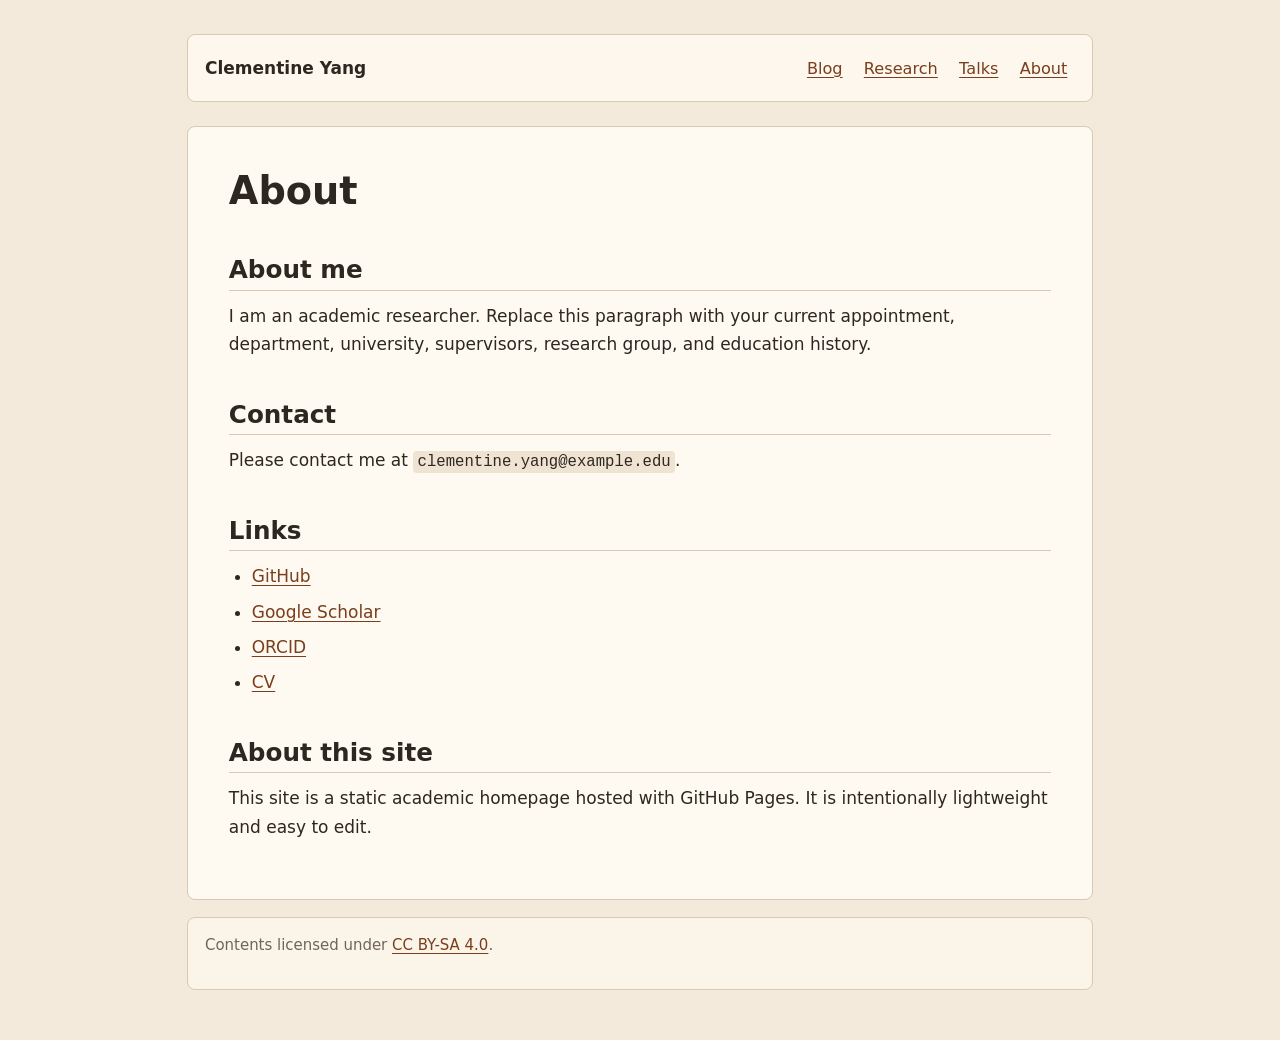
==== about/index.html @ d1121d4f "Prototype beige academic website" ====
<!doctype html>
<html lang="en">
  <head>
    <meta charset="utf-8">
    <meta name="viewport" content="width=device-width, initial-scale=1">
    <meta name="description" content="About Clementine Yang.">
    <title>About - Clementine Yang</title>
    <link rel="icon" href="/favicon.svg" type="image/svg+xml">
    <link rel="stylesheet" href="/styles.css">
  </head>
  <body>
    <header class="site-header">
      <a class="site-title" href="/">Clementine Yang</a>
      <nav aria-label="Primary navigation">
        <a href="/blog/">Blog</a>
        <a href="/research/">Research</a>
        <a href="/talks/">Talks</a>
        <a href="/about/">About</a>
      </nav>
    </header>

    <main>
      <h1>About</h1>

      <h2>About me</h2>
      <p>
        I am an academic researcher. Replace this paragraph with your current
        appointment, department, university, supervisors, research group, and
        education history.
      </p>

      <h2>Contact</h2>
      <p>
        Please contact me at <code>clementine.yang@example.edu</code>.
      </p>

      <h2>Links</h2>
      <ul>
        <li><a href="https://github.com/ClementineY">GitHub</a></li>
        <li><a href="#">Google Scholar</a></li>
        <li><a href="#">ORCID</a></li>
        <li><a href="#">CV</a></li>
      </ul>

      <h2>About this site</h2>
      <p>
        This site is a static academic homepage hosted with GitHub Pages. It is
        intentionally lightweight and easy to edit.
      </p>
    </main>

    <footer>
      <p>Contents licensed under <a href="https://creativecommons.org/licenses/by-sa/4.0/">CC BY-SA 4.0</a>.</p>
    </footer>
  </body>
</html>
---- styles.css ----
:root {
  color-scheme: light;
  --bg: #f3eadc;
  --panel: #fffaf1;
  --text: #2d2721;
  --muted: #706457;
  --link: #7a3e1d;
  --visited: #5d3555;
  --border: #d9c8b4;
  --accent: #a45a2a;
  --code-bg: #efe3d2;
  --max-width: 940px;
}

* {
  box-sizing: border-box;
}

html {
  font-size: 17px;
}

body {
  max-width: var(--max-width);
  margin: 0 auto;
  padding: 2rem 1rem 3rem;
  background: var(--bg);
  color: var(--text);
  font-family:
    Inter, ui-sans-serif, system-ui, -apple-system, BlinkMacSystemFont, "Segoe UI",
    sans-serif;
  line-height: 1.68;
}

a {
  color: var(--link);
  text-decoration-thickness: 0.08em;
  text-underline-offset: 0.18em;
}

a:visited {
  color: var(--visited);
}

a:hover {
  text-decoration-thickness: 0.12em;
}

.site-header {
  display: flex;
  align-items: baseline;
  justify-content: space-between;
  gap: 1rem;
  margin-bottom: 1.4rem;
  border: 1px solid var(--border);
  border-radius: 8px;
  background: rgba(255, 250, 241, 0.82);
  padding: 0.9rem 1rem;
}

.site-title {
  color: var(--text);
  font-weight: 700;
  text-decoration: none;
}

.site-title:visited {
  color: var(--text);
}

nav {
  display: flex;
  flex-wrap: wrap;
  gap: 0.35rem;
  font-size: 0.95rem;
}

nav a {
  border-radius: 8px;
  padding: 0.25rem 0.45rem;
}

nav a:hover {
  background: var(--code-bg);
}

h1,
h2,
h3 {
  margin: 0 0 0.65rem;
  line-height: 1.22;
}

h1 {
  font-size: 2.25rem;
}

h2 {
  margin-top: 2.4rem;
  padding-bottom: 0.25rem;
  border-bottom: 1px solid var(--border);
  font-size: 1.45rem;
}

h3 {
  margin-top: 1.4rem;
  font-size: 1.05rem;
}

p,
ul,
ol {
  margin-top: 0;
}

ul,
ol {
  padding-left: 1.35rem;
}

li + li {
  margin-top: 0.4rem;
}

footer {
  margin-top: 1rem;
  border: 1px solid var(--border);
  border-radius: 8px;
  background: rgba(255, 250, 241, 0.68);
  padding: 0.9rem 1rem;
  color: var(--muted);
  font-size: 0.88rem;
}

code {
  border-radius: 4px;
  background: var(--code-bg);
  padding: 0.12rem 0.25rem;
  font-family: ui-monospace, SFMono-Regular, Menlo, Consolas, monospace;
  font-size: 0.92em;
}

.home {
  display: grid;
  min-height: 54vh;
  grid-template-columns: minmax(0, 1fr) 260px;
  gap: 2rem;
  align-items: start;
}

main {
  border: 1px solid var(--border);
  border-radius: 8px;
  background: var(--panel);
  padding: 2.4rem;
}

.home h2 {
  margin-top: 0;
  font-size: 1.05rem;
}

.home-aside {
  border-left: 3px solid var(--accent);
  color: var(--muted);
  padding-left: 1.1rem;
}

.name-note {
  margin-bottom: 1rem;
  color: var(--muted);
  font-size: 1.25rem;
}

.lede {
  max-width: 620px;
  font-size: 1.08rem;
}

.home-links {
  display: flex;
  flex-wrap: wrap;
  gap: 0.7rem 1.1rem;
  margin: 2rem 0 0;
  padding: 0;
  list-style: none;
}

.home-links li + li {
  margin-top: 0;
}

.meta {
  color: var(--muted);
  font-size: 0.93rem;
}

.publication-list {
  padding-left: 1.15rem;
}

.publication-list li {
  margin-bottom: 1rem;
}

.paper-links {
  white-space: nowrap;
}

.notice {
  border-left: 3px solid var(--accent);
  color: var(--muted);
  padding-left: 1rem;
}

@media (max-width: 620px) {
  body {
    padding-top: 1.2rem;
  }

  .site-header {
    display: block;
    margin-bottom: 1rem;
  }

  nav {
    margin-top: 0.65rem;
  }

  h1 {
    font-size: 1.95rem;
  }

  main {
    padding: 1.35rem;
  }

  .home {
    grid-template-columns: 1fr;
    gap: 1.8rem;
  }
}
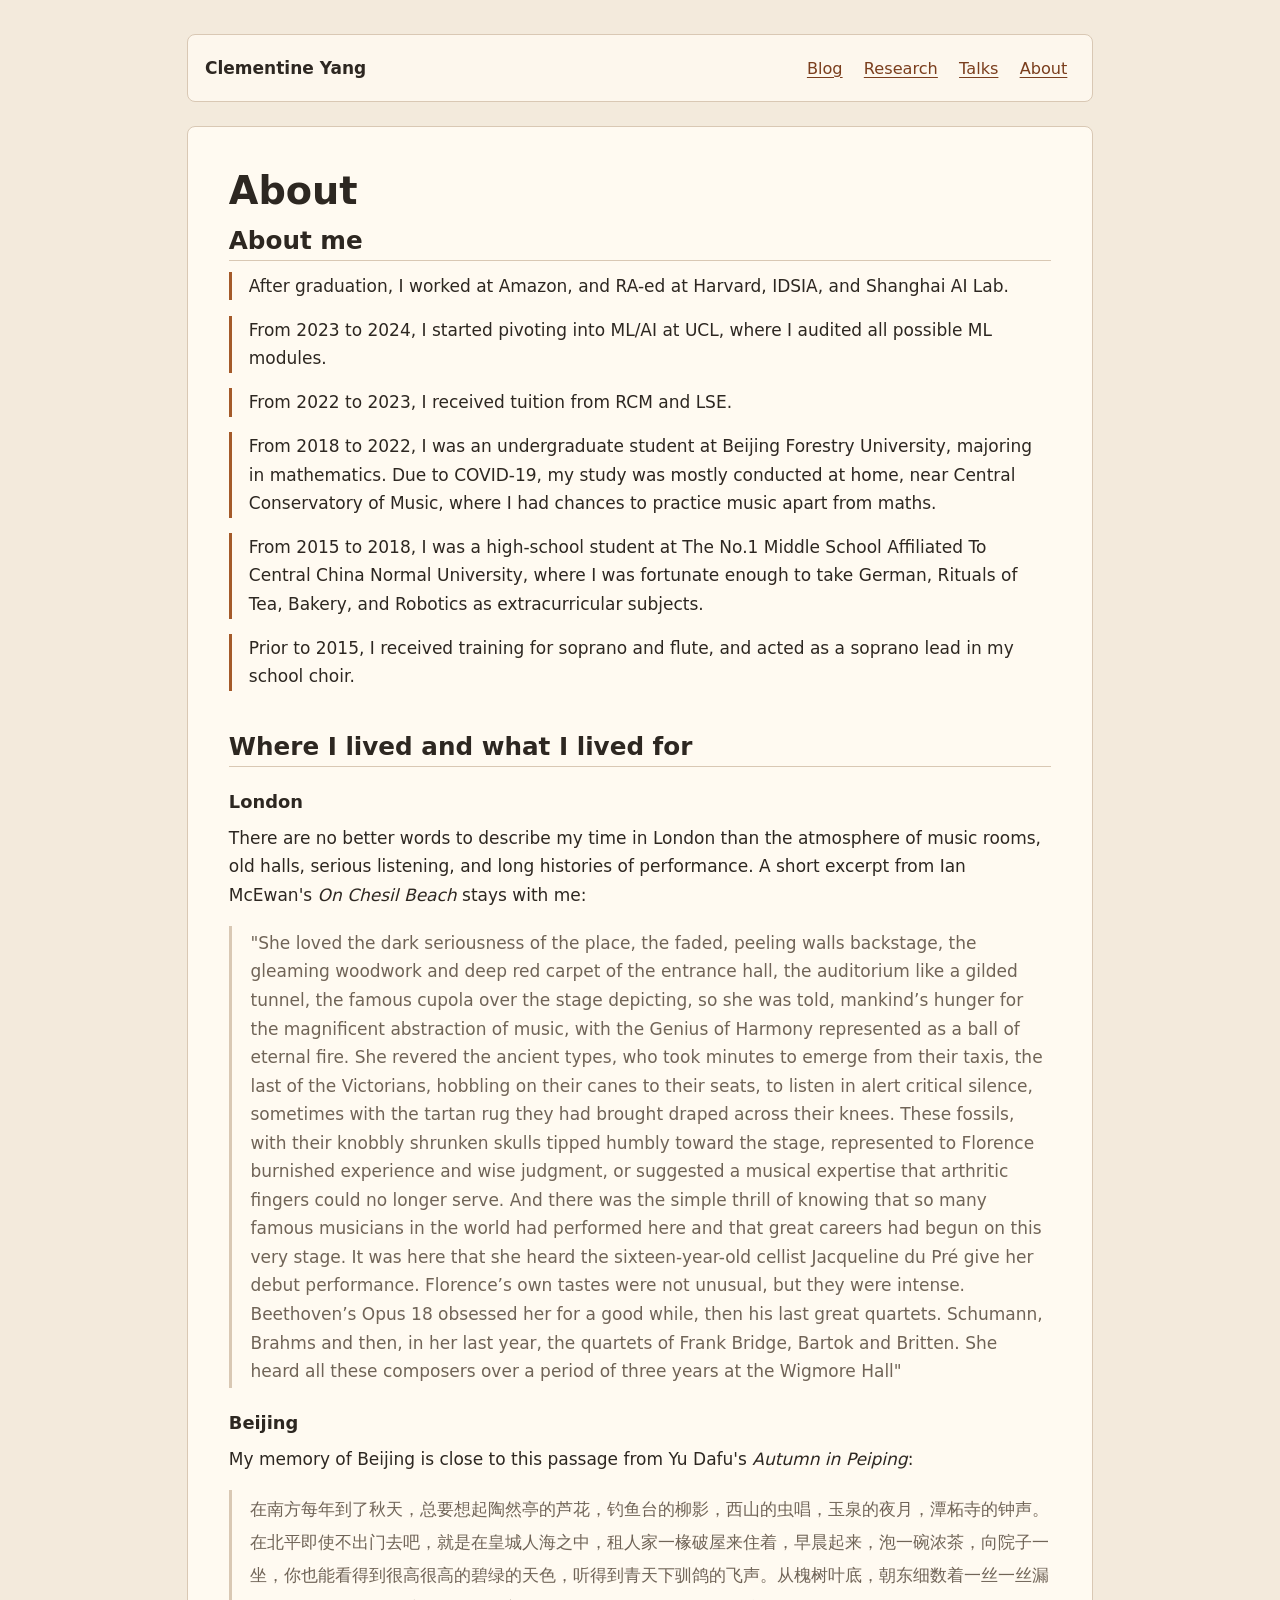
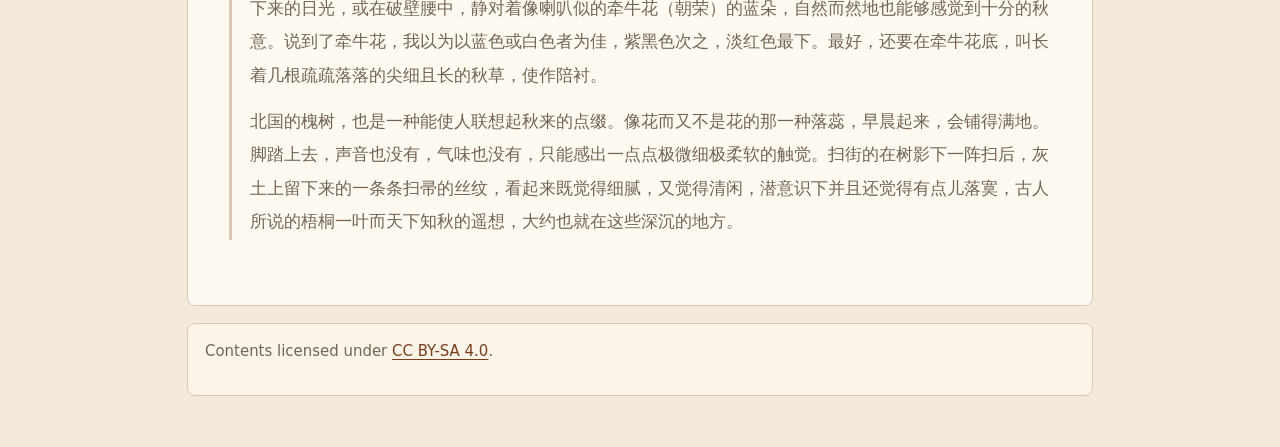
==== commit a0e8ed47: "Update academic website content" ====
--- a/about/index.html
+++ b/about/index.html
@@ -22,31 +22,96 @@
     <main>
       <h1>About</h1>
 
-      <h2>About me</h2>
-      <p>
-        I am an academic researcher. Replace this paragraph with your current
-        appointment, department, university, supervisors, research group, and
-        education history.
-      </p>
+      <section class="about-section" aria-labelledby="about-me">
+        <h2 id="about-me">About me</h2>
+        <div class="timeline">
+          <p>
+            After graduation, I worked at Amazon, and RA-ed at
+            Harvard, IDSIA, and Shanghai AI Lab.
+          </p>
+          <p>
+            From 2023 to 2024, I started pivoting into ML/AI at UCL,
+            where I audited all possible ML modules.
+          </p>
+          <p>
+            From 2022 to 2023, I received tuition from RCM and LSE.
+          </p>
+          <p>
+            From 2018 to 2022, I was an undergraduate student at Beijing
+            Forestry University, majoring in mathematics. Due to COVID-19, my
+            study was mostly conducted at home, near Central Conservatory of
+            Music, where I had chances to practice music apart from maths.
+          </p>
+          <p>
+            From 2015 to 2018, I was a high-school student at The No.1 Middle
+            School Affiliated To Central China Normal University, where I was
+            fortunate enough to take German, Rituals of Tea, Bakery, and
+            Robotics as extracurricular subjects.
+          </p>
+          <p>
+            Prior to 2015, I received training for soprano and flute, and
+            acted as a soprano lead in my school choir.
+          </p>
+        </div>
+      </section>
 
-      <h2>Contact</h2>
-      <p>
-        Please contact me at <code>clementine.yang@example.edu</code>.
-      </p>
+      <section class="about-section" aria-labelledby="lived-for">
+        <h2 id="lived-for">Where I lived and what I lived for</h2>
 
-      <h2>Links</h2>
-      <ul>
-        <li><a href="https://github.com/ClementineY">GitHub</a></li>
-        <li><a href="#">Google Scholar</a></li>
-        <li><a href="#">ORCID</a></li>
-        <li><a href="#">CV</a></li>
-      </ul>
+        <h3>London</h3>
+        <p>
+          There are no better words to describe my time in London than the
+          atmosphere of music rooms, old halls, serious listening, and long
+          histories of performance. A short excerpt from Ian McEwan's
+          <em>On Chesil Beach</em> stays with me:
+        </p>
+        <blockquote class="literary-quote">
+          <p>
+            "She loved the dark
+seriousness of the place, the faded, peeling walls
+backstage, the gleaming woodwork and deep red
+carpet of the entrance hall, the auditorium like a
+gilded tunnel, the famous cupola over the stage
+depicting, so she was told, mankind’s hunger for
+the magnificent abstraction of music, with the
+Genius of Harmony represented as a ball of eternal fire. She revered the ancient types, who took
+minutes to emerge from their taxis, the last of the
+Victorians, hobbling on their canes to their seats,
+to listen in alert critical silence, sometimes with
+the tartan rug they had brought draped across
+their knees. These fossils, with their knobbly
+shrunken skulls tipped humbly toward the stage,
+represented to Florence burnished experience and
+wise judgment, or suggested a musical expertise
+that arthritic fingers could no longer serve. And
+there was the simple thrill of knowing that so
+many famous musicians in the world had performed here and that great careers had begun on
+this very stage. It was here that she heard the
+sixteen-year-old cellist Jacqueline du Pré give her
+debut performance. Florence’s own tastes were
+not unusual, but they were intense. Beethoven’s
+Opus 18 obsessed her for a good while, then his
+last great quartets. Schumann, Brahms and then,
+in her last year, the quartets of Frank Bridge, Bartok and Britten. She heard all these composers
+over a period of three years at the Wigmore Hall"
+          </p>
+        </blockquote>
 
-      <h2>About this site</h2>
-      <p>
-        This site is a static academic homepage hosted with GitHub Pages. It is
-        intentionally lightweight and easy to edit.
-      </p>
+
+        <h3>Beijing</h3>
+        <p>
+          My memory of Beijing is close to this passage from Yu Dafu's
+          <em>Autumn in Peiping</em>:
+        </p>
+        <blockquote class="literary-quote cjk" lang="zh-Hans">
+          <p>
+            在南方每年到了秋天，总要想起陶然亭的芦花，钓鱼台的柳影，西山的虫唱，玉泉的夜月，潭柘寺的钟声。在北平即使不出门去吧，就是在皇城人海之中，租人家一椽破屋来住着，早晨起来，泡一碗浓茶，向院子一坐，你也能看得到很高很高的碧绿的天色，听得到青天下驯鸽的飞声。从槐树叶底，朝东细数着一丝一丝漏下来的日光，或在破壁腰中，静对着像喇叭似的牵牛花（朝荣）的蓝朵，自然而然地也能够感觉到十分的秋意。说到了牵牛花，我以为以蓝色或白色者为佳，紫黑色次之，淡红色最下。最好，还要在牵牛花底，叫长着几根疏疏落落的尖细且长的秋草，使作陪衬。
+          </p>
+          <p>
+            北国的槐树，也是一种能使人联想起秋来的点缀。像花而又不是花的那一种落蕊，早晨起来，会铺得满地。脚踏上去，声音也没有，气味也没有，只能感出一点点极微细极柔软的触觉。扫街的在树影下一阵扫后，灰土上留下来的一条条扫帚的丝纹，看起来既觉得细腻，又觉得清闲，潜意识下并且还觉得有点儿落寞，古人所说的梧桐一叶而天下知秋的遥想，大约也就在这些深沉的地方。
+          </p>
+        </blockquote>
+      </section>
     </main>
 
     <footer>
--- a/styles.css
+++ b/styles.css
@@ -141,11 +141,7 @@
 }
 
 .home {
-  display: grid;
   min-height: 54vh;
-  grid-template-columns: minmax(0, 1fr) 260px;
-  gap: 2rem;
-  align-items: start;
 }
 
 main {
@@ -153,23 +149,6 @@
   border-radius: 8px;
   background: var(--panel);
   padding: 2.4rem;
-}
-
-.home h2 {
-  margin-top: 0;
-  font-size: 1.05rem;
-}
-
-.home-aside {
-  border-left: 3px solid var(--accent);
-  color: var(--muted);
-  padding-left: 1.1rem;
-}
-
-.name-note {
-  margin-bottom: 1rem;
-  color: var(--muted);
-  font-size: 1.25rem;
 }
 
 .lede {
@@ -203,14 +182,69 @@
   margin-bottom: 1rem;
 }
 
+.writing-list li {
+  margin-bottom: 1.1rem;
+}
+
 .paper-links {
   white-space: nowrap;
 }
 
+.file-link {
+  display: inline-flex;
+  border: 1px solid var(--border);
+  border-radius: 8px;
+  background: var(--code-bg);
+  padding: 0.45rem 0.65rem;
+  font-weight: 700;
+  text-decoration: none;
+}
+
+.file-link:hover {
+  border-color: var(--accent);
+  text-decoration: underline;
+}
+
 .notice {
   border-left: 3px solid var(--accent);
   color: var(--muted);
   padding-left: 1rem;
+}
+
+.about-section:first-of-type h2 {
+  margin-top: 0;
+}
+
+.timeline {
+  display: grid;
+  gap: 0.9rem;
+}
+
+.timeline p {
+  border-left: 3px solid var(--accent);
+  margin-bottom: 0;
+  padding-left: 1rem;
+}
+
+.literary-quote {
+  border-left: 3px solid var(--border);
+  margin: 1rem 0 1.4rem;
+  padding: 0.15rem 0 0.15rem 1.1rem;
+  color: var(--muted);
+}
+
+.literary-quote p {
+  margin-bottom: 0.8rem;
+}
+
+.literary-quote p:last-child {
+  margin-bottom: 0;
+}
+
+.cjk {
+  font-family:
+    "Songti SC", "Noto Serif CJK SC", "Source Han Serif SC", serif;
+  line-height: 1.95;
 }
 
 @media (max-width: 620px) {
@@ -234,9 +268,4 @@
   main {
     padding: 1.35rem;
   }
-
-  .home {
-    grid-template-columns: 1fr;
-    gap: 1.8rem;
-  }
-}
+}
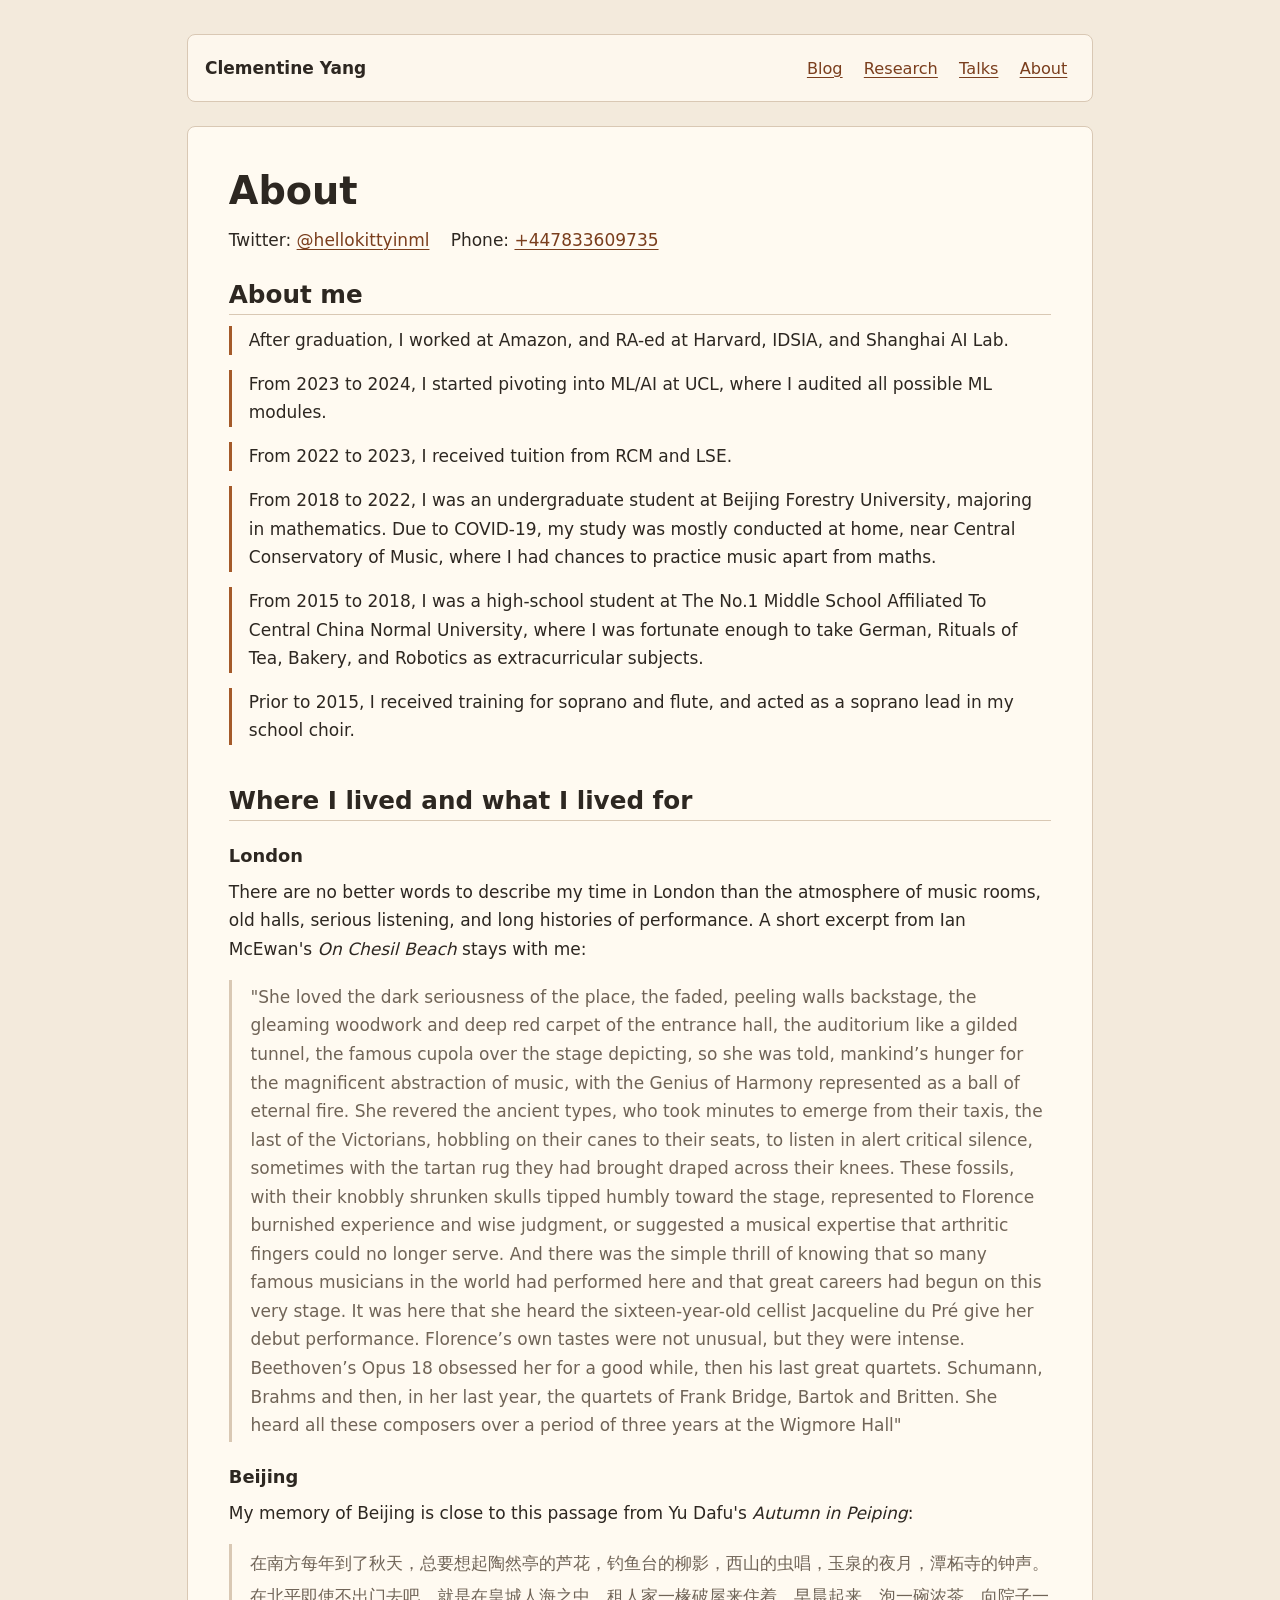
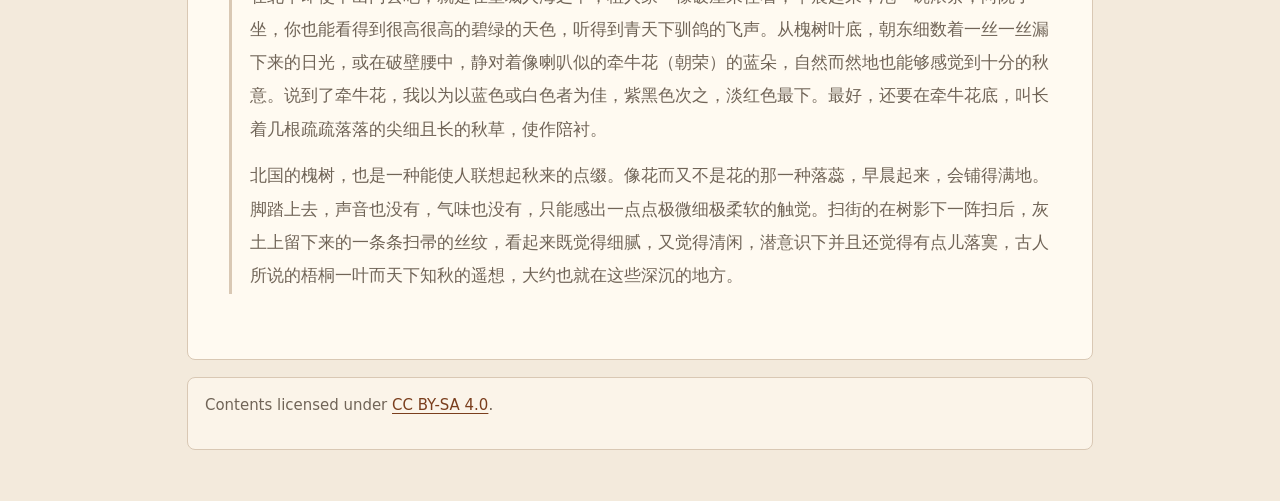
==== commit 4ca3b59f: "Add homepage portrait and About contact details" ====
--- a/about/index.html
+++ b/about/index.html
@@ -21,6 +21,10 @@
 
     <main>
       <h1>About</h1>
+      <p class="about-contacts">
+        <span>Twitter: <a href="https://twitter.com/hellokittyinml">@hellokittyinml</a></span>
+        <span>Phone: <a href="tel:+447833609735">+447833609735</a></span>
+      </p>
 
       <section class="about-section" aria-labelledby="about-me">
         <h2 id="about-me">About me</h2>
--- a/styles.css
+++ b/styles.css
@@ -144,6 +144,13 @@
   min-height: 54vh;
 }
 
+.home-intro {
+  display: grid;
+  grid-template-columns: minmax(0, 1fr) 180px;
+  align-items: start;
+  gap: 2rem;
+}
+
 main {
   border: 1px solid var(--border);
   border-radius: 8px;
@@ -211,6 +218,71 @@
   padding-left: 1rem;
 }
 
+.post .lede {
+  max-width: 760px;
+}
+
+.toc {
+  border: 1px solid var(--border);
+  border-radius: 8px;
+  background: var(--bg);
+  margin: 1.6rem 0 2rem;
+  padding: 1rem 1.1rem;
+}
+
+.toc h2 {
+  margin-top: 0;
+}
+
+.table-wrap {
+  overflow-x: auto;
+  margin: 1rem 0 1.3rem;
+}
+
+table {
+  width: 100%;
+  border-collapse: collapse;
+  min-width: 720px;
+}
+
+th,
+td {
+  border: 1px solid var(--border);
+  padding: 0.65rem 0.75rem;
+  text-align: left;
+  vertical-align: top;
+}
+
+th {
+  background: var(--code-bg);
+  color: var(--text);
+}
+
+.references li {
+  margin-bottom: 0.55rem;
+}
+
+.about-contacts {
+  display: flex;
+  flex-wrap: wrap;
+  gap: 0.25rem 1.25rem;
+  margin-bottom: 1.5rem;
+}
+
+.about-contacts span {
+  white-space: nowrap;
+}
+
+.home-portrait {
+  display: block;
+  width: 180px;
+  max-width: 100%;
+  height: auto;
+  margin: 0;
+  border-radius: 8px;
+  background: #fff;
+}
+
 .about-section:first-of-type h2 {
   margin-top: 0;
 }
@@ -248,6 +320,11 @@
 }
 
 @media (max-width: 620px) {
+  .home-intro {
+    grid-template-columns: minmax(0, 1fr);
+    gap: 1.5rem;
+  }
+
   body {
     padding-top: 1.2rem;
   }
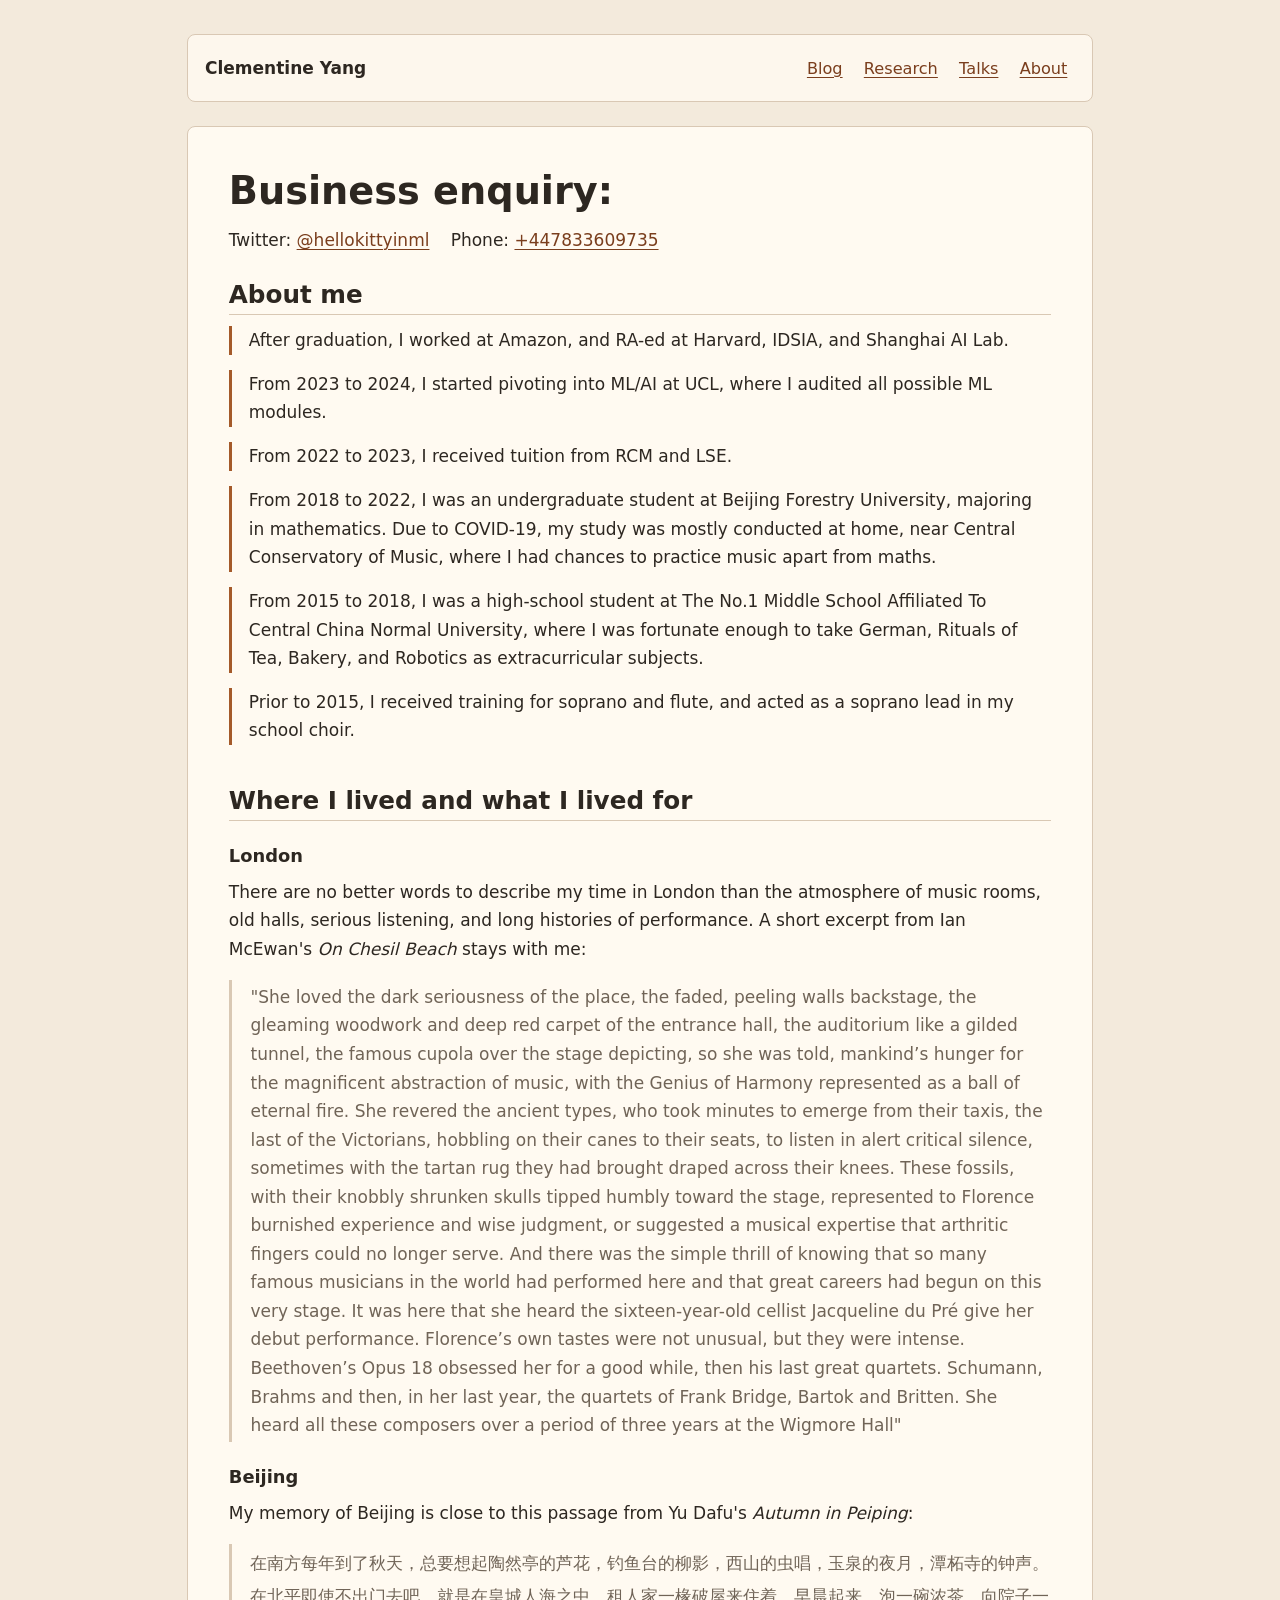
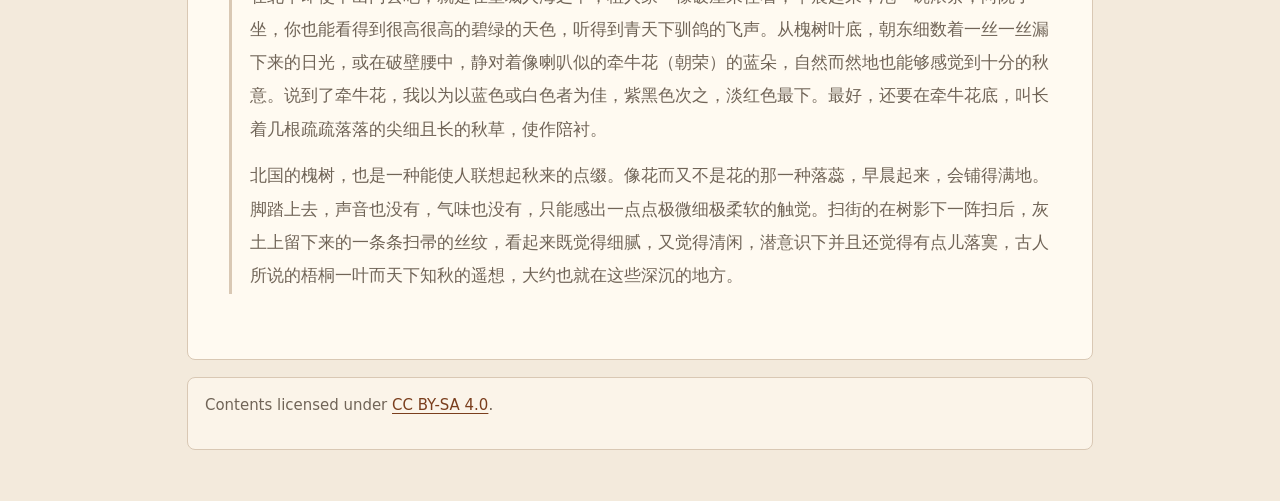
==== commit de585c3f: "Label contact details as business enquiries" ====
--- a/about/index.html
+++ b/about/index.html
@@ -20,7 +20,7 @@
     </header>
 
     <main>
-      <h1>About</h1>
+      <h1>Business enquiry:</h1>
       <p class="about-contacts">
         <span>Twitter: <a href="https://twitter.com/hellokittyinml">@hellokittyinml</a></span>
         <span>Phone: <a href="tel:+447833609735">+447833609735</a></span>
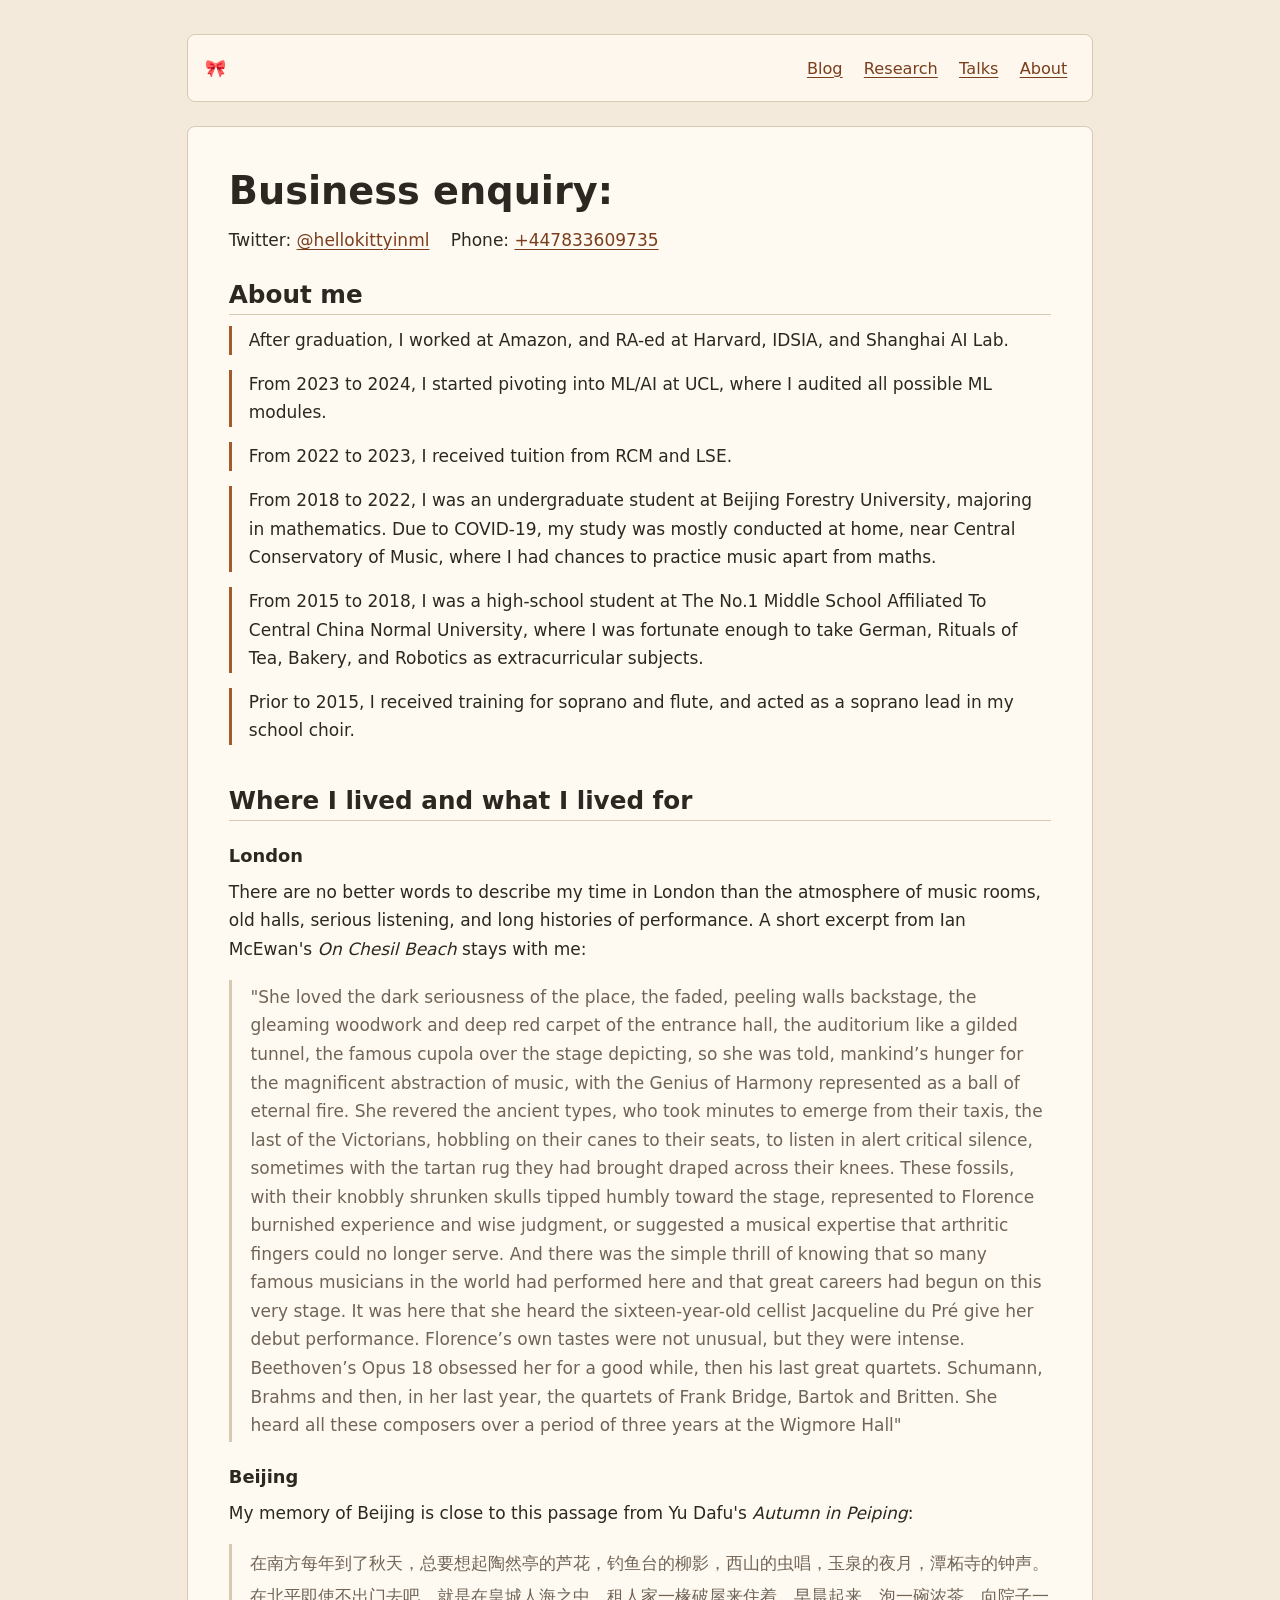
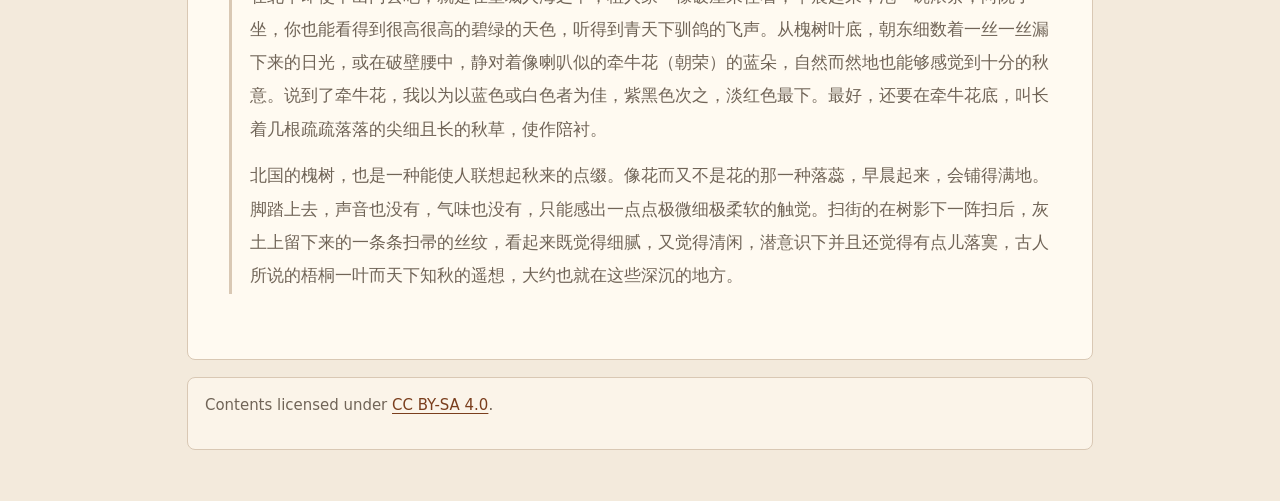
==== commit 480ef937: "Replace site header name with bow emoji" ====
--- a/about/index.html
+++ b/about/index.html
@@ -10,7 +10,7 @@
   </head>
   <body>
     <header class="site-header">
-      <a class="site-title" href="/">Clementine Yang</a>
+      <a class="site-title" href="/" aria-label="Clementine Yang home">🎀</a>
       <nav aria-label="Primary navigation">
         <a href="/blog/">Blog</a>
         <a href="/research/">Research</a>
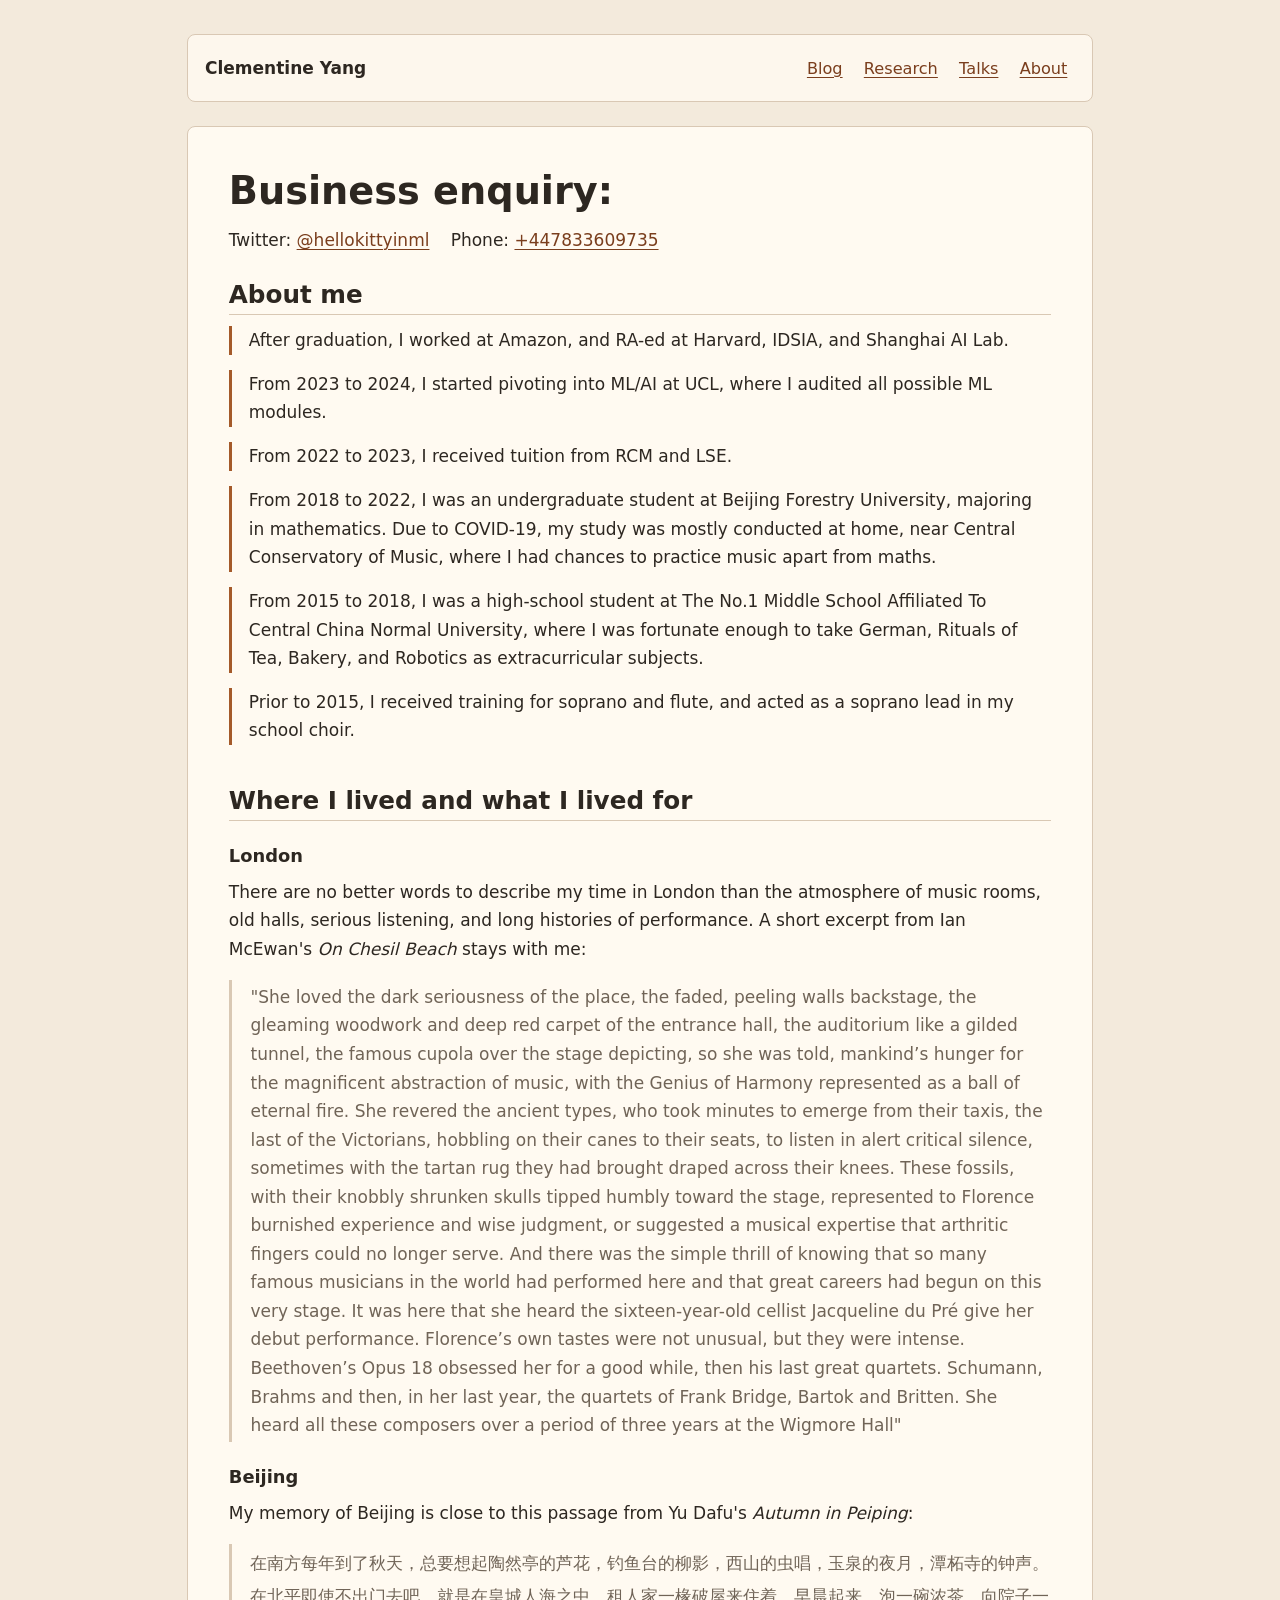
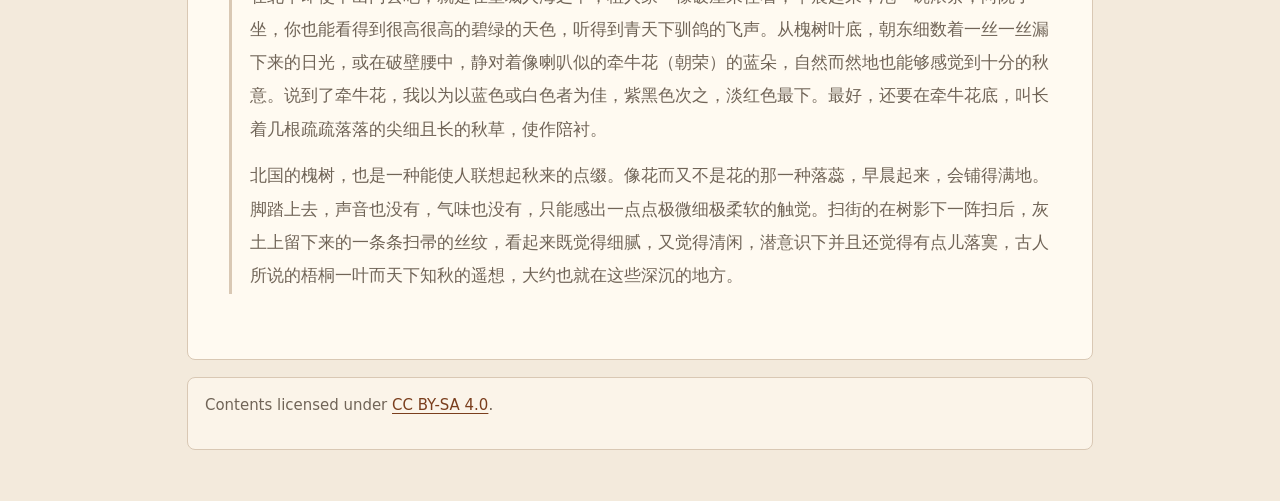
==== commit 200e50a9: "Restore header name and refresh cursor styles across pages" ====
--- a/about/index.html
+++ b/about/index.html
@@ -6,11 +6,12 @@
     <meta name="description" content="About Clementine Yang.">
     <title>About - Clementine Yang</title>
     <link rel="icon" href="/favicon.svg" type="image/svg+xml">
-    <link rel="stylesheet" href="/styles.css">
-  </head>
+    <link rel="stylesheet" href="/styles.css?v=20261126-cursor">
+  <link rel="stylesheet" href="/cursor.css?v=20261126-cursor">
+</head>
   <body>
     <header class="site-header">
-      <a class="site-title" href="/" aria-label="Clementine Yang home">🎀</a>
+      <a class="site-title" href="/" aria-label="Clementine Yang home">Clementine Yang</a>
       <nav aria-label="Primary navigation">
         <a href="/blog/">Blog</a>
         <a href="/research/">Research</a>
--- a/styles.css
+++ b/styles.css
@@ -346,3 +346,11 @@
     padding: 1.35rem;
   }
 }
+
+/* Bow mouse cursor across the site, including interactive controls. */
+html, body, body * {
+  cursor: url("/assets/bow-cursor.svg") 16 15, auto;
+}
+a, button, [role="button"], input[type="submit"], summary {
+  cursor: url("/assets/bow-cursor.svg") 16 15, pointer;
+}
--- a/cursor.css
+++ b/cursor.css
@@ -0,0 +1,7 @@
+/* Bow mouse cursor across the site, including interactive controls. */
+html, body, body * {
+  cursor: url("/assets/bow-cursor.svg") 16 15, auto;
+}
+a, button, [role="button"], input[type="submit"], summary {
+  cursor: url("/assets/bow-cursor.svg") 16 15, pointer;
+}
